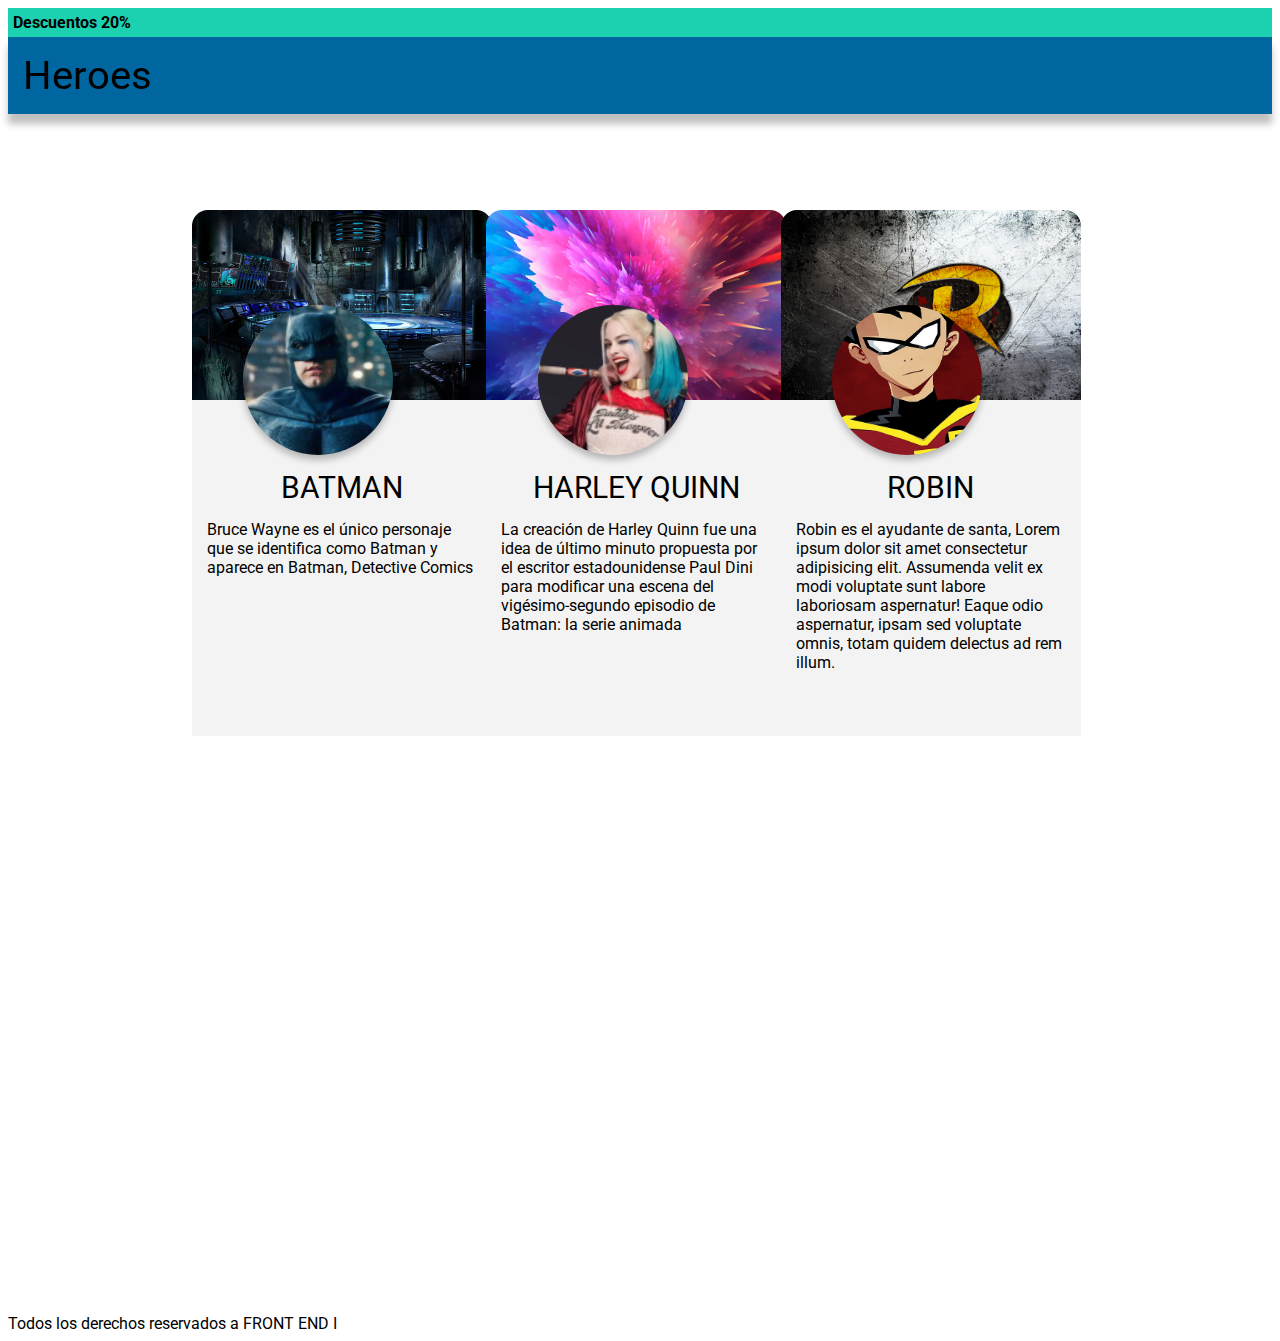
==== clase10/index.html @ 3092d640 "primeros cambios heroes" ====
<!DOCTYPE html>
<html lang="es">

<head>
    <meta charset="UTF-8">
    <meta http-equiv="X-UA-Compatible" content="IE=edge">
    <meta name="viewport" content="width=device-width, initial-scale=1.0">
    <link rel="preconnect" href="https://fonts.googleapis.com">
    <link rel="preconnect" href="https://fonts.gstatic.com" crossorigin>
    <link
        href="https://fonts.googleapis.com/css2?family=Roboto:ital,wght@0,100;0,300;0,400;0,500;0,700;0,900;1,100;1,300;1,400;1,500;1,700;1,900&display=swap"
        rel="stylesheet">
    <link rel="stylesheet" href="css/style.css">
    <title>Clase 10 - Héroes</title>

</head>

<body>
    <header>
        <div id="descuentos">Descuentos 20%</div>
        <div class="heroes">Heroes</div>
    </header>
    <main >
        <div class="c1"></div>
        <div class="c2"></div>
        <div class="c3"></div>
        <div class="batman"></div>
        <div class="harley"></div>
        <div class="robin"></div>
        <div class="caja1"> 
            <p class="bat">BATMAN</p>
            <p class="text">Bruce Wayne es el único personaje que se identifica
                como Batman y aparece en Batman, Detective Comics</p>
        </div>
        <div class="caja2">
            <p class="bat">HARLEY QUINN</p>
            <p class="text">La creación de Harley Quinn fue una idea de último minuto 
                propuesta por el escritor estadounidense Paul Dini para 
                modificar una escena del vigésimo-segundo episodio de Batman: 
                la serie animada
            </p>
        </div>
        <div class="caja3">
            <p class="bat">ROBIN</p>
            <p class="text">
            Robin es el ayudante de santa, Lorem ipsum dolor sit amet consectetur 
            adipisicing elit. Assumenda velit ex modi voluptate sunt labore laboriosam 
            aspernatur! Eaque odio aspernatur, ipsam sed voluptate omnis, 
            totam quidem delectus ad rem illum.
            </p>
        </div>
    </main>
    <footer>
        Todos los derechos reservados a FRONT END I
    </footer>

</body>

</html>
---- clase10/css/style.css ----
* {
    font-family: 'Roboto', sans-serif;
    box-sizing: border-box;
}

#descuentos {
    background-color: #1CD1B0;
    padding: 5px;
    font-weight: 700;
}

.heroes {
    position: sticky;
    top: 0px;
    background-color: #00669F;
    padding: 15px;
    font-weight: 400;
    font-size: 40px;
    box-shadow: 0px 10px 7px rgba(0, 0, 0, 0.25);    
}

main {
    height: 1200px;
    width: 100%;
}
/* BATMAN */
/* Perfil */
.batman{
    background-image:url('../img/Batman.png');
    background-size: cover;
    position: absolute;
    top: 305px;
    left: 19%;
    height: 150px;
    width: 150px;
    background-color: #00669F;
    border-radius: 100%;
    z-index: 10;
    box-shadow: 0px 5px 7px rgba(0, 0, 0, 0.25);

}
/* Fondo */
.c1{
    background-image: url('../img/fondoBatman.png');
    position: absolute;
    height: 200px;
    width: 300px;
    top:210px;
    left: 15%;
}
/* Biografía */
.caja1{
    /* display: inline-block; */
    position: absolute;
    height: 336px;
    width: 300px;
    background-color: #F3F3F3;
    top:400px;
    left: 15%;
    
}
/* HARLEY
Perfil */
.harley{
    background-image:url('../img/Harley.png');
    background-size: cover;
    position: absolute;
    top: 305px;
    left: 42%;
    height: 150px;
    width: 150px;
    background-color: #00669F;
    border-radius: 100%;
    z-index: 10;
    box-shadow: 0px 5px 7px rgba(0, 0, 0, 0.25); 
}
/* FONDO */
.c2{
    background-image: url('../img/fondoHarley.png');
    position: absolute;
    height: 200px;
    width: 300px;
    top:210px;
    left: 38%;
}
/* Biografía */
.caja2{
    /* display: inline-block; */
    position: absolute;
    height: 336px;
    width: 300px;
    background-color: #F3F3F3;
    top:400px;
    left: 38%;
}
/* ROBIN
Perfil */
.robin{
    background-image:url('../img/Robin.jpg');
    background-size: cover;
    background-position: center;
    position: absolute;
    top: 305px;
    left: 65%;
    height: 150px;
    width: 150px;
    background-color: #00669F;
    border-radius: 100%;
    z-index: 10;
    box-shadow: 0px 5px 7px rgba(0, 0, 0, 0.25);

}
.c3{
    background-image:url('../img/fondoRobin.jpg');
    background-size: cover;
    position: absolute;
    height: 200px;
    width: 300px;
    top:210px;
    left: 61%;
    border-radius: 16px 16px 0px 0px;
}
.caja3{
    /* display: inline-block; */
    position: absolute;
    height: 336px;
    width: 300px;
    background-color:#F3F3F3;
    top: 400px;
    left: 61%;
}
.bat{
    text-align: center;
    position: relative;
    top: 40px;
    font-size: 30px;

}
.text{
    margin-top: -50px;
    position:relative;
    padding:0px 15px;
    top: 75px;
}
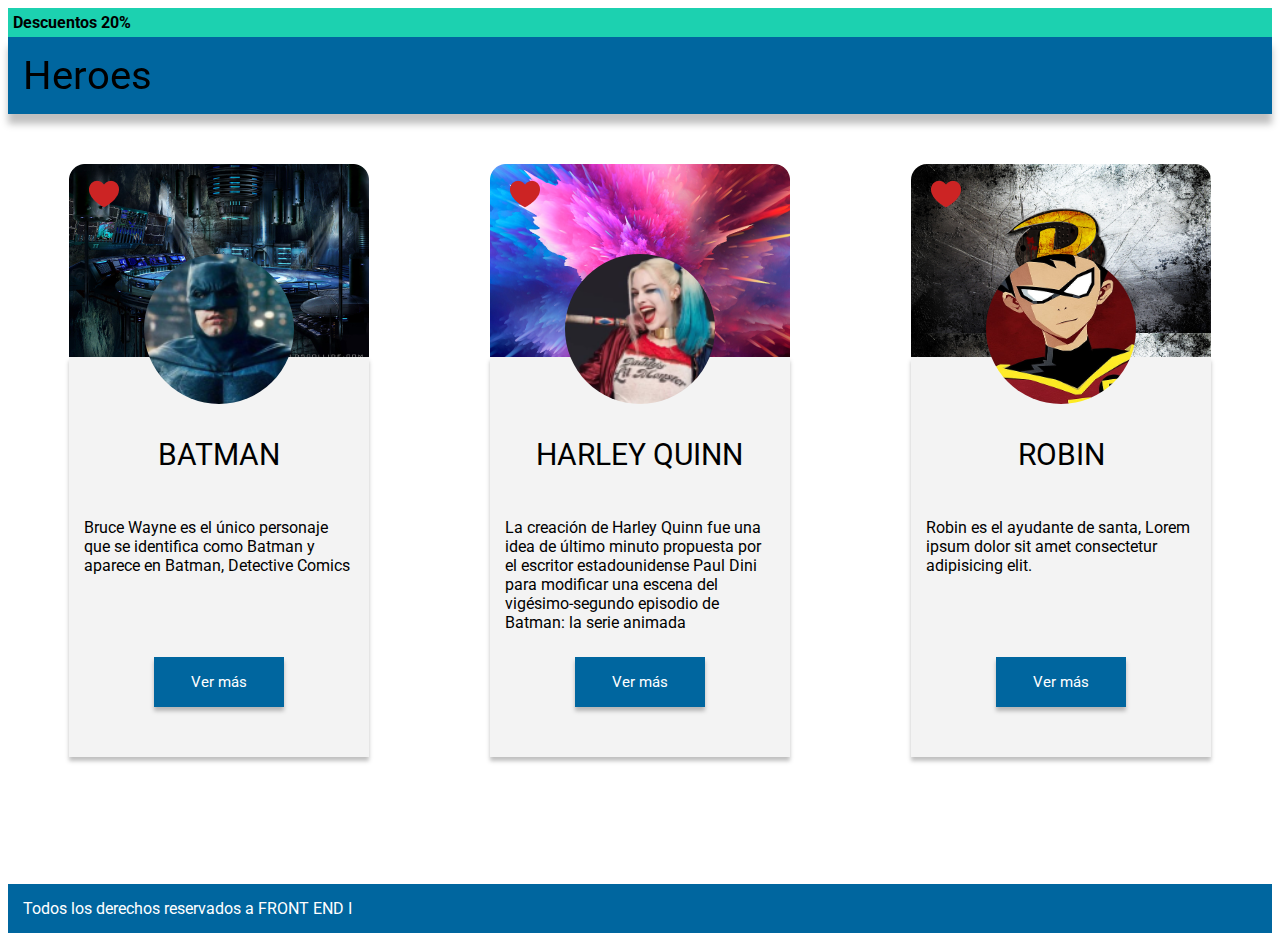
==== commit ac9df499: "se agrega página de pizzería y modifiaciones en página de héroes" ====
--- a/clase10/index.html
+++ b/clase10/index.html
@@ -16,39 +16,69 @@
 </head>
 
 <body>
-    <header>
-        <div id="descuentos">Descuentos 20%</div>
-        <div class="heroes">Heroes</div>
-    </header>
-    <main >
-        <div class="c1"></div>
-        <div class="c2"></div>
-        <div class="c3"></div>
-        <div class="batman"></div>
-        <div class="harley"></div>
-        <div class="robin"></div>
-        <div class="caja1"> 
-            <p class="bat">BATMAN</p>
-            <p class="text">Bruce Wayne es el único personaje que se identifica
-                como Batman y aparece en Batman, Detective Comics</p>
+
+    <div id="descuentos">Descuentos 20%</div>
+    <div class="heroes">Heroes</div>
+
+    <main>
+        <!-- BATMAN -->
+        <div class="batman">
+            <!--  Fondo -->
+            <div class="fondobatman">
+                 <!-- Perfil -->
+            <div class="perfilbatman"></div>
+                <img id="corazonBatman" src="img/Corazón.png">
+             </div>
+
+            
+
+            <!-- Biografía -->
+            <div class="biobatman">
+               
+                <p class="nombre">BATMAN</p>
+                <p class="text">Bruce Wayne es el único personaje que se identifica
+                    como Batman y aparece en Batman, Detective Comics</p>
+                <span class="botonBat">Ver más</span>
+            </div>
         </div>
-        <div class="caja2">
-            <p class="bat">HARLEY QUINN</p>
-            <p class="text">La creación de Harley Quinn fue una idea de último minuto 
-                propuesta por el escritor estadounidense Paul Dini para 
-                modificar una escena del vigésimo-segundo episodio de Batman: 
-                la serie animada
-            </p>
+        <!-- HARLEY-->
+        <div class="harley">
+            <!-- Perfil -->
+            <div class="perfilharley"></div>
+
+            <!-- Fondo -->
+            <div class="fondoharley"><img src="img/Corazón.png"></div>
+
+            <!-- Biografía -->
+            <div class="bioharley">
+                <p class="nombre">HARLEY QUINN</p>
+                <p class="text">La creación de Harley Quinn fue una idea de último minuto
+                    propuesta por el escritor estadounidense Paul Dini para
+                    modificar una escena del vigésimo-segundo episodio de Batman:
+                    la serie animada
+                </p>
+                <span class="botonHar"><span>Ver más</span></span>
+            </div>
         </div>
-        <div class="caja3">
-            <p class="bat">ROBIN</p>
-            <p class="text">
-            Robin es el ayudante de santa, Lorem ipsum dolor sit amet consectetur 
-            adipisicing elit. Assumenda velit ex modi voluptate sunt labore laboriosam 
-            aspernatur! Eaque odio aspernatur, ipsam sed voluptate omnis, 
-            totam quidem delectus ad rem illum.
-            </p>
+        <!-- ROBIN -->
+        <div class="robin">
+            <!--Fondo -->
+            <div class="fondorobin"><img src="img/Corazón.png"></div>
+
+            <!-- Perfil -->
+            <div class="perfilrobin"></div>
+
+            <!-- Biografía -->
+            <div class="biorobin">
+                <p class="nombre">ROBIN</p>
+                <p class="text">
+                    Robin es el ayudante de santa, Lorem ipsum dolor sit amet consectetur
+                    adipisicing elit. 
+                </p>
+                <span class="botonRob"><span>Ver más</span></span>
+            </div>
         </div>
+
     </main>
     <footer>
         Todos los derechos reservados a FRONT END I
--- a/clase10/css/style.css
+++ b/clase10/css/style.css
@@ -16,129 +16,218 @@
     padding: 15px;
     font-weight: 400;
     font-size: 40px;
-    box-shadow: 0px 10px 7px rgba(0, 0, 0, 0.25);    
-}
-
-main {
-    height: 1200px;
+    box-shadow: 0px 10px 7px rgba(0, 0, 0, 0.25);
+    z-index: 10;
+}
+
+main{
     width: 100%;
-}
-/* BATMAN */
-/* Perfil */
+    height: 720px;
+    display: flex;
+    margin-top: 50px;
+    justify-content: space-around;
+}
+
 .batman{
-    background-image:url('../img/Batman.png');
+    position: relative;
+    width: 300px;
+    height: 593px;
+}
+.harley{
+    position: relative;
+    width: 300px;
+    height: 593px;
+}
+.robin{
+    position: relative;
+    width: 300px;
+    height: 593px;
+}
+.nombre{
+    position: absolute;
+    top: 50px;
+    font-size: 30px;
+    font-weight: 400;
+}
+.text{
+    padding: 15px;
+    position:absolute;
+    top:130px;
+    
+}
+
+
+/* Fondos */
+.fondobatman {
+    background-image: url('../img/fondoBatman.png');
+    position:absolute;
+    display: flex;
+    flex-wrap: wrap;
+    width: 300px;
+    height: 193px;
+    flex-grow: 0;
+}
+.fondobatman img {
+    height: 30px;
+    width: 30px;
+    margin: 15px 0px 0px 20px;
+    display: flex;
+}
+.fondoharley{
+    background-image: url('../img/fondoHarley.png');
+    position:absolute;
+    display: flex;
+    flex-wrap: wrap;
+    width: 300px;
+    height: 193px;
+    flex-grow: 0;
+}
+.fondoharley img {
+    height: 30px;
+    width: 30px;
+    margin: 15px 0px 0px 20px;
+    display: flex;
+}
+.fondorobin{
+    background-image: url('../img/fondoRobin.jpg');
+    background-size: contain;
+    border-radius: 16px 16px 0px 0px;
+    position:absolute;
+    display: flex;
+    flex-wrap: wrap;
+    width: 300px;
+    height: 193px;
+    flex-grow: 0;
+}
+.fondorobin img {
+    height: 30px;
+    width: 30px;
+    margin: 15px 0px 0px 20px;
+    display: flex;
+}
+
+/* Biografías */
+.biobatman {
+    position:absolute;
+    top:193px;
+    display: flex;
+    flex-wrap: wrap;
+    width: 300px;
+    height: 400px;
+    background-color: #F3F3F3;
+    justify-content: center;
+    box-shadow: 0px 4px 4px rgba(0, 0, 0, 0.25);
+}
+
+.botonBat{
+    position: absolute;
+    background-color: #00669F;
+    height: 50px;
+    width: 130px;
+    display: flex;
+    justify-content: center;
+    align-items: center;
+    color: white;
+    font-size: 15px;
+    font-weight: 400;
+    top: 300px;
+    box-shadow: 0px 4px 4px rgba(0, 0, 0, 0.25);
+}
+.bioharley{
+    position:absolute;
+    top:193px;
+    display: flex;
+    flex-wrap: wrap;
+    width: 300px;
+    height: 400px;
+    background-color: #F3F3F3;
+    justify-content: center;
+    box-shadow: 0px 4px 4px rgba(0, 0, 0, 0.25);
+
+}
+.botonHar{
+    position: absolute;
+    background-color: #00669F;
+    height: 50px;
+    width: 130px;
+    display: flex;
+    justify-content: center;
+    align-items: center;
+    color: white;
+    font-size: 15px;
+    font-weight: 400;
+    top: 300px;
+    box-shadow: 0px 4px 4px rgba(0, 0, 0, 0.25);
+    
+}
+.biorobin {
+    position:absolute;
+    top:193px;
+    display: flex;
+    flex-wrap: wrap;
+    width: 300px;
+    height: 400px;
+    background-color: #F3F3F3;
+    justify-content: center;
+    box-shadow: 0px 4px 4px rgba(0, 0, 0, 0.25);
+}
+
+.botonRob{
+    position: absolute;
+    background-color: #00669F;
+    height: 50px;
+    width: 130px;
+    display: flex;
+    justify-content: center;
+    align-items: center;
+    color: white;
+    font-size: 15px;
+    font-weight: 400;
+    top: 300px;
+    box-shadow: 0px 4px 4px rgba(0, 0, 0, 0.25);
+}
+
+/* Perfiles */
+.perfilbatman {
+    position: absolute;
+    width: 150px;
+    height: 150px;
+    background-image: url('../img/Batman.png');
+    z-index: 1;
+    left: 75px;
+    top: 90px;
+    border-radius: 100%;
     background-size: cover;
-    position: absolute;
-    top: 305px;
-    left: 19%;
+}
+.perfilharley {
+    position: absolute;
+    width: 150px;
     height: 150px;
+    background-image: url('../img/Harley.png');
+    z-index: 1;
+    left: 75px;
+    top: 90px;
+    border-radius: 100%;
+    background-size: cover;
+}
+.perfilrobin {
+    position: absolute;
     width: 150px;
-    background-color: #00669F;
+    height: 150px;
+    background-image: url('../img/Robin.jpg');
+    background-position: center;
+    z-index: 1;
+    left: 75px;
+    top: 90px;
     border-radius: 100%;
-    z-index: 10;
-    box-shadow: 0px 5px 7px rgba(0, 0, 0, 0.25);
-
-}
-/* Fondo */
-.c1{
-    background-image: url('../img/fondoBatman.png');
-    position: absolute;
-    height: 200px;
-    width: 300px;
-    top:210px;
-    left: 15%;
-}
-/* Biografía */
-.caja1{
-    /* display: inline-block; */
-    position: absolute;
-    height: 336px;
-    width: 300px;
-    background-color: #F3F3F3;
-    top:400px;
-    left: 15%;
-    
-}
-/* HARLEY
-Perfil */
-.harley{
-    background-image:url('../img/Harley.png');
     background-size: cover;
-    position: absolute;
-    top: 305px;
-    left: 42%;
-    height: 150px;
-    width: 150px;
-    background-color: #00669F;
-    border-radius: 100%;
-    z-index: 10;
-    box-shadow: 0px 5px 7px rgba(0, 0, 0, 0.25); 
-}
-/* FONDO */
-.c2{
-    background-image: url('../img/fondoHarley.png');
-    position: absolute;
-    height: 200px;
-    width: 300px;
-    top:210px;
-    left: 38%;
-}
-/* Biografía */
-.caja2{
-    /* display: inline-block; */
-    position: absolute;
-    height: 336px;
-    width: 300px;
-    background-color: #F3F3F3;
-    top:400px;
-    left: 38%;
-}
-/* ROBIN
-Perfil */
-.robin{
-    background-image:url('../img/Robin.jpg');
-    background-size: cover;
-    background-position: center;
-    position: absolute;
-    top: 305px;
-    left: 65%;
-    height: 150px;
-    width: 150px;
-    background-color: #00669F;
-    border-radius: 100%;
-    z-index: 10;
-    box-shadow: 0px 5px 7px rgba(0, 0, 0, 0.25);
-
-}
-.c3{
-    background-image:url('../img/fondoRobin.jpg');
-    background-size: cover;
-    position: absolute;
-    height: 200px;
-    width: 300px;
-    top:210px;
-    left: 61%;
-    border-radius: 16px 16px 0px 0px;
-}
-.caja3{
-    /* display: inline-block; */
-    position: absolute;
-    height: 336px;
-    width: 300px;
-    background-color:#F3F3F3;
-    top: 400px;
-    left: 61%;
-}
-.bat{
-    text-align: center;
-    position: relative;
-    top: 40px;
-    font-size: 30px;
-
-}
-.text{
-    margin-top: -50px;
-    position:relative;
-    padding:0px 15px;
-    top: 75px;
+}
+
+
+footer {
+    background-color: #00669F;
+    color: white;
+    padding: 15px;
+    font-size: 16px;
+    font-weight: 400;
 }